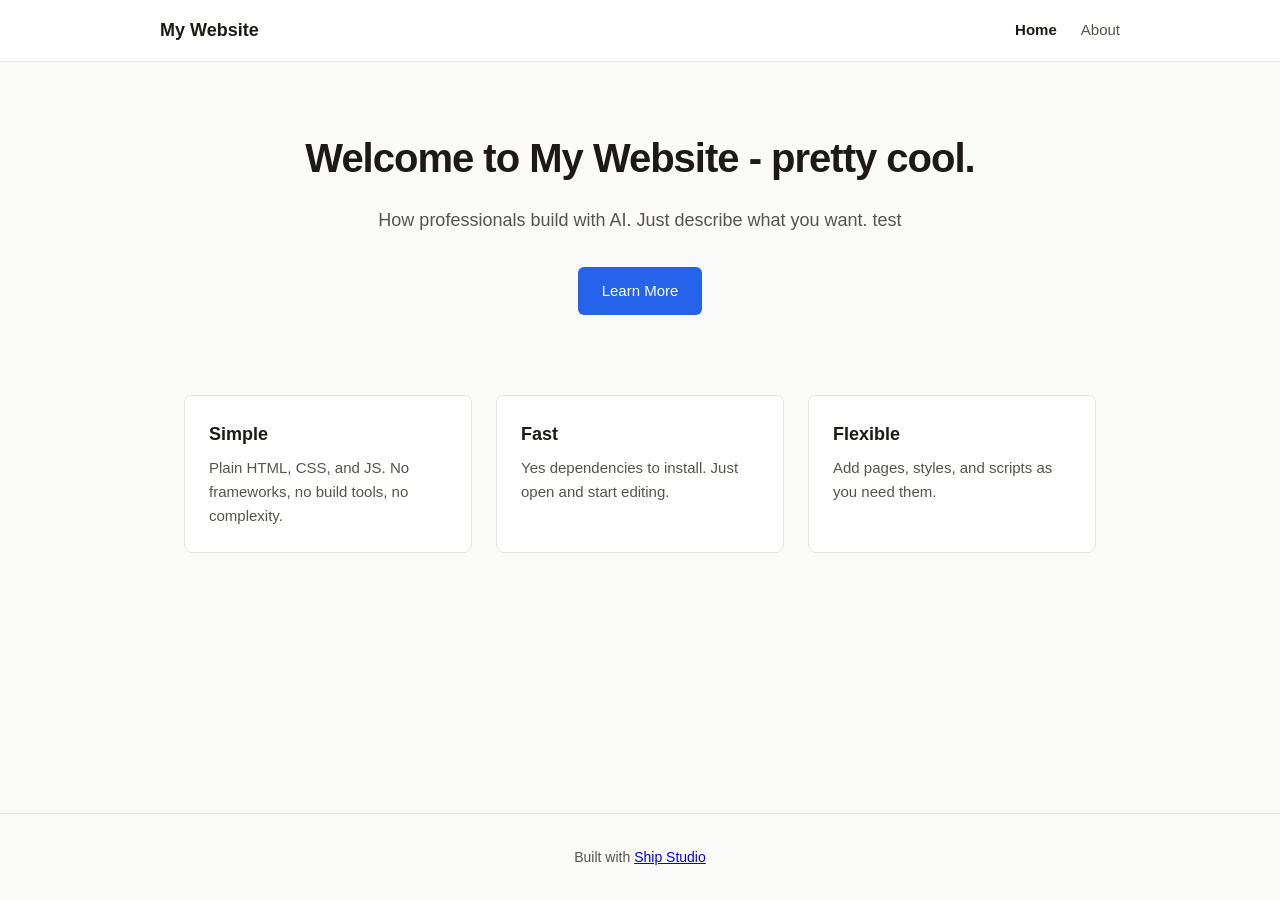
==== index.html @ 9f20ba6a "Apply client edit: Changed the h1 text from "Welcome to My Website - test - test -test -est -ets t-t" ====
<!DOCTYPE html>
<html lang="en">
<head>
  <meta charset="UTF-8">
  <meta name="viewport" content="width=device-width, initial-scale=1.0">
  <meta name="description" content="Super test">
  <meta name="keywords" content="happy">
  <meta name="robots" content="robots.txt">
  <meta property="og:title" content="OG title hi">
  <meta property="og:description" content="OG descirption ho">
  <meta property="og:image" content="https://www.memberstack.com/images/og/home.png">
  <meta property="og:url" content="https://www.memberstack.com">
  <meta property="og:type" content="tupe?">
  <meta name="twitter:card" content="witter card">
  <meta name="twitter:title" content="twitter tile">
  <meta name="twitter:description" content="Twitter sucks - descriptively">
  <meta name="twitter:image" content="https://www.memberstack.com/images/og/home.png">
  <title>My Website - Wooohooo!</title>
  <link rel="canonical" href="https://www.memberstack.com">
  <link rel="stylesheet" href="styles.css">
  <script
    src="https://ship-studio-marketing-git-tyler-inline-editor-memberstack.vercel.app/inline-editor.js"
    data-studio-id="proj_o6717vv96l7i"
    defer
  ></script>
</head>
<body>
  <nav>
    <div class="nav-container">
      <a href="/" class="logo">My Website</a>
      <div class="nav-links">
        <a href="/">Home</a>
        <a href="/about.html">About</a>
      </div>
    </div>
  </nav>

  <main>
    <section class="hero">
      <h1>Welcome to My Website - pretty cool. </h1>
      <p>How professionals build with AI. Just describe what you want. test</p>
      <a href="/about.html" class="button">Learn More</a>
    </section>

    <section class="features">
      <div class="feature">
        <h3>Simple</h3>
        <p>Plain HTML, CSS, and JS. No frameworks, no build tools, no complexity.</p>
      </div>
      <div class="feature">
        <h3>Fast</h3>
        <p>Yes dependencies to install. Just open and start editing.</p>
      </div>
      <div class="feature">
        <h3>Flexible</h3>
        <p>Add pages, styles, and scripts as you need them.</p>
      </div>
    </section>
  </main>

  <footer>
    <p>Built with <a href="https://www.ship.studio/">Ship Studio</a></p>
  </footer>

  <script src="script.js"></script>
</body>
</html>
---- styles.css ----
/* Reset & Base */
*,
*::before,
*::after {
  margin: 0;
  padding: 0;
  box-sizing: border-box;
}

:root {
  --color-bg: #fafaf9;
  --color-text: #1c1917;
  --color-text-muted: #57534e;
  --color-accent: #2563eb;
  --color-accent-hover: #1d4ed8;
  --color-border: #e7e5e4;
  --color-surface: #ffffff;
  --font-sans: -apple-system, BlinkMacSystemFont, "Segoe UI", Roboto, sans-serif;
  --max-width: 960px;
}

body {
  font-family: var(--font-sans);
  background: var(--color-bg);
  color: var(--color-text);
  line-height: 1.6;
  min-height: 100vh;
  display: flex;
  flex-direction: column;
}

/* Navigation */
nav {
  background: var(--color-surface);
  border-bottom: 1px solid var(--color-border);
  padding: 1rem 1.5rem;
}

.nav-container {
  max-width: var(--max-width);
  margin: 0 auto;
  display: flex;
  align-items: center;
  justify-content: space-between;
}

.logo {
  font-weight: 700;
  font-size: 1.125rem;
  color: var(--color-text);
  text-decoration: none;
}

.nav-links {
  display: flex;
  gap: 1.5rem;
}

.nav-links a {
  color: var(--color-text-muted);
  text-decoration: none;
  font-size: 0.9375rem;
  transition: color 0.2s;
}

.nav-links a:hover {
  color: var(--color-text);
}

/* Main Content */
main {
  flex: 1;
  max-width: var(--max-width);
  margin: 0 auto;
  padding: 0 1.5rem;
  width: 100%;
}

/* Hero Section */
.hero {
  padding: 4rem 0 3rem;
  text-align: center;
}

.hero h1 {
  font-size: 2.5rem;
  font-weight: 700;
  letter-spacing: -0.025em;
  margin-bottom: 1rem;
}

.hero p {
  font-size: 1.125rem;
  color: var(--color-text-muted);
  max-width: 560px;
  margin: 0 auto 2rem;
}

/* Button */
.button {
  display: inline-block;
  background: var(--color-accent);
  color: #fff;
  padding: 0.75rem 1.5rem;
  border-radius: 6px;
  text-decoration: none;
  font-weight: 500;
  font-size: 0.9375rem;
  transition: background 0.2s;
}

.button:hover {
  background: var(--color-accent-hover);
}

/* Features Grid */
.features {
  display: grid;
  grid-template-columns: repeat(auto-fit, minmax(240px, 1fr));
  gap: 1.5rem;
  padding: 2rem 0 4rem;
}

.feature {
  background: var(--color-surface);
  border: 1px solid var(--color-border);
  border-radius: 8px;
  padding: 1.5rem;
}

.feature h3 {
  font-size: 1.125rem;
  font-weight: 600;
  margin-bottom: 0.5rem;
}

.feature p {
  color: var(--color-text-muted);
  font-size: 0.9375rem;
}

/* Content Section */
.content {
  padding: 0 0 4rem;
  max-width: 640px;
}

.content h2 {
  font-size: 1.5rem;
  font-weight: 600;
  margin-bottom: 1rem;
}

.content p {
  color: var(--color-text-muted);
  margin-bottom: 1rem;
}

/* Footer */
footer {
  border-top: 1px solid var(--color-border);
  padding: 2rem 1.5rem;
  text-align: center;
}

footer p {
  color: var(--color-text-muted);
  font-size: 0.875rem;
}

/* Responsive */
@media (max-width: 640px) {
  .hero h1 {
    font-size: 1.75rem;
  }

  .hero p {
    font-size: 1rem;
  }

  .features {
    grid-template-columns: 1fr;
  }
}
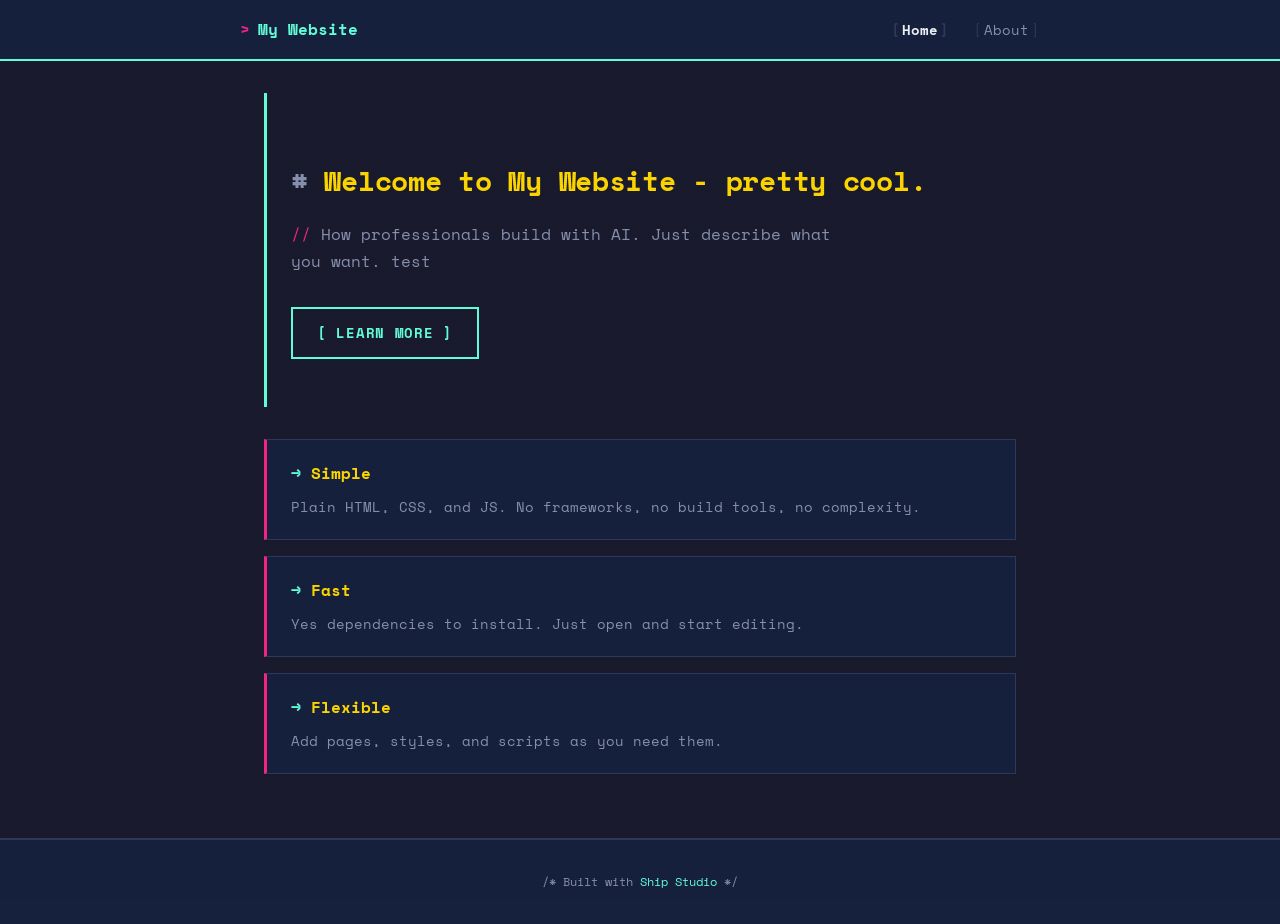
==== commit e473abb5: "Updates from Ship Studio" ====
--- a/index.html
+++ b/index.html
@@ -17,6 +17,9 @@
   <meta name="twitter:image" content="https://www.memberstack.com/images/og/home.png">
   <title>My Website - Wooohooo!</title>
   <link rel="canonical" href="https://www.memberstack.com">
+  <link rel="preconnect" href="https://fonts.googleapis.com">
+  <link rel="preconnect" href="https://fonts.gstatic.com" crossorigin>
+  <link href="https://fonts.googleapis.com/css2?family=Space+Mono:wght@400;700&display=swap" rel="stylesheet">
   <link rel="stylesheet" href="styles.css">
   <script
     src="https://ship-studio-marketing-git-tyler-inline-editor-memberstack.vercel.app/inline-editor.js"
--- a/styles.css
+++ b/styles.css
@@ -8,31 +8,56 @@
 }
 
 :root {
-  --color-bg: #fafaf9;
-  --color-text: #1c1917;
-  --color-text-muted: #57534e;
-  --color-accent: #2563eb;
-  --color-accent-hover: #1d4ed8;
-  --color-border: #e7e5e4;
-  --color-surface: #ffffff;
-  --font-sans: -apple-system, BlinkMacSystemFont, "Segoe UI", Roboto, sans-serif;
-  --max-width: 960px;
+  /* Retro terminal palette */
+  --color-bg: #1a1a2e;
+  --color-surface: #16213e;
+  --color-text: #edf2f4;
+  --color-text-muted: #8892b0;
+  --color-accent: #64ffda;
+  --color-accent-secondary: #f72585;
+  --color-amber: #ffd700;
+  --color-border: #2d3a5a;
+
+  /* Fonts */
+  --font-mono: 'Space Mono', 'Courier New', monospace;
+
+  --max-width: 800px;
 }
 
 body {
-  font-family: var(--font-sans);
+  font-family: var(--font-mono);
   background: var(--color-bg);
   color: var(--color-text);
-  line-height: 1.6;
+  line-height: 1.7;
   min-height: 100vh;
   display: flex;
   flex-direction: column;
 }
 
-/* Navigation */
+/* Scanline effect overlay */
+body::before {
+  content: '';
+  position: fixed;
+  top: 0;
+  left: 0;
+  width: 100%;
+  height: 100%;
+  pointer-events: none;
+  background: repeating-linear-gradient(
+    0deg,
+    rgba(0, 0, 0, 0.1) 0px,
+    rgba(0, 0, 0, 0.1) 1px,
+    transparent 1px,
+    transparent 2px
+  );
+  z-index: 1000;
+  opacity: 0.3;
+}
+
+/* Navigation - styled like a window title bar */
 nav {
   background: var(--color-surface);
-  border-bottom: 1px solid var(--color-border);
+  border-bottom: 2px solid var(--color-accent);
   padding: 1rem 1.5rem;
 }
 
@@ -46,9 +71,22 @@
 
 .logo {
   font-weight: 700;
-  font-size: 1.125rem;
-  color: var(--color-text);
+  font-size: 1rem;
+  color: var(--color-accent);
   text-decoration: none;
+  display: flex;
+  align-items: center;
+  gap: 0.5rem;
+}
+
+.logo::before {
+  content: '>';
+  color: var(--color-accent-secondary);
+  animation: blink 1s step-end infinite;
+}
+
+@keyframes blink {
+  50% { opacity: 0; }
 }
 
 .nav-links {
@@ -59,12 +97,30 @@
 .nav-links a {
   color: var(--color-text-muted);
   text-decoration: none;
-  font-size: 0.9375rem;
+  font-size: 0.875rem;
   transition: color 0.2s;
+  position: relative;
+}
+
+.nav-links a::before {
+  content: '[';
+  color: var(--color-border);
+  margin-right: 2px;
+}
+
+.nav-links a::after {
+  content: ']';
+  color: var(--color-border);
+  margin-left: 2px;
 }
 
 .nav-links a:hover {
-  color: var(--color-text);
+  color: var(--color-accent);
+}
+
+.nav-links a:hover::before,
+.nav-links a:hover::after {
+  color: var(--color-accent);
 }
 
 /* Main Content */
@@ -76,67 +132,110 @@
   width: 100%;
 }
 
-/* Hero Section */
+/* Hero Section - like a terminal welcome */
 .hero {
   padding: 4rem 0 3rem;
-  text-align: center;
+  text-align: left;
+  border-left: 3px solid var(--color-accent);
+  padding-left: 1.5rem;
+  margin-top: 2rem;
 }
 
 .hero h1 {
-  font-size: 2.5rem;
-  font-weight: 700;
-  letter-spacing: -0.025em;
+  font-size: 1.75rem;
+  font-weight: 700;
+  letter-spacing: -0.01em;
   margin-bottom: 1rem;
+  color: var(--color-amber);
+}
+
+.hero h1::before {
+  content: '# ';
+  color: var(--color-text-muted);
 }
 
 .hero p {
-  font-size: 1.125rem;
+  font-size: 1rem;
   color: var(--color-text-muted);
   max-width: 560px;
-  margin: 0 auto 2rem;
-}
-
-/* Button */
+  margin-bottom: 2rem;
+}
+
+.hero p::before {
+  content: '// ';
+  color: var(--color-accent-secondary);
+}
+
+/* Button - retro style */
 .button {
   display: inline-block;
+  background: transparent;
+  color: var(--color-accent);
+  padding: 0.75rem 1.5rem;
+  border: 2px solid var(--color-accent);
+  text-decoration: none;
+  font-weight: 700;
+  font-size: 0.875rem;
+  font-family: var(--font-mono);
+  transition: all 0.2s;
+  text-transform: uppercase;
+  letter-spacing: 0.05em;
+}
+
+.button::before {
+  content: '[ ';
+}
+
+.button::after {
+  content: ' ]';
+}
+
+.button:hover {
   background: var(--color-accent);
-  color: #fff;
-  padding: 0.75rem 1.5rem;
-  border-radius: 6px;
-  text-decoration: none;
-  font-weight: 500;
-  font-size: 0.9375rem;
-  transition: background 0.2s;
-}
-
-.button:hover {
-  background: var(--color-accent-hover);
-}
-
-/* Features Grid */
+  color: var(--color-bg);
+  box-shadow: 0 0 20px rgba(100, 255, 218, 0.3);
+}
+
+/* Features Grid - like code blocks */
 .features {
   display: grid;
-  grid-template-columns: repeat(auto-fit, minmax(240px, 1fr));
-  gap: 1.5rem;
+  grid-template-columns: 1fr;
+  gap: 1rem;
   padding: 2rem 0 4rem;
 }
 
 .feature {
   background: var(--color-surface);
   border: 1px solid var(--color-border);
-  border-radius: 8px;
-  padding: 1.5rem;
+  border-left: 3px solid var(--color-accent-secondary);
+  padding: 1.25rem 1.5rem;
+  position: relative;
+}
+
+.feature::before {
+  content: attr(data-line);
+  position: absolute;
+  left: -2.5rem;
+  color: var(--color-text-muted);
+  font-size: 0.75rem;
+  opacity: 0.5;
 }
 
 .feature h3 {
-  font-size: 1.125rem;
-  font-weight: 600;
+  font-size: 1rem;
+  font-weight: 700;
   margin-bottom: 0.5rem;
+  color: var(--color-amber);
+}
+
+.feature h3::before {
+  content: '→ ';
+  color: var(--color-accent);
 }
 
 .feature p {
   color: var(--color-text-muted);
-  font-size: 0.9375rem;
+  font-size: 0.875rem;
 }
 
 /* Content Section */
@@ -146,9 +245,15 @@
 }
 
 .content h2 {
-  font-size: 1.5rem;
-  font-weight: 600;
+  font-size: 1.25rem;
+  font-weight: 700;
   margin-bottom: 1rem;
+  color: var(--color-amber);
+}
+
+.content h2::before {
+  content: '## ';
+  color: var(--color-text-muted);
 }
 
 .content p {
@@ -158,27 +263,67 @@
 
 /* Footer */
 footer {
-  border-top: 1px solid var(--color-border);
+  border-top: 2px solid var(--color-border);
   padding: 2rem 1.5rem;
   text-align: center;
+  background: var(--color-surface);
 }
 
 footer p {
   color: var(--color-text-muted);
-  font-size: 0.875rem;
+  font-size: 0.75rem;
+}
+
+footer a {
+  color: var(--color-accent);
+  text-decoration: none;
+}
+
+footer a:hover {
+  text-decoration: underline;
+}
+
+footer p::before {
+  content: '/* ';
+  color: var(--color-text-muted);
+}
+
+footer p::after {
+  content: ' */';
+  color: var(--color-text-muted);
+}
+
+/* ASCII decoration */
+.ascii-art {
+  color: var(--color-accent);
+  font-size: 0.625rem;
+  line-height: 1.2;
+  opacity: 0.6;
+  white-space: pre;
+  margin: 2rem 0;
+}
+
+/* Selection styling */
+::selection {
+  background: var(--color-accent);
+  color: var(--color-bg);
 }
 
 /* Responsive */
 @media (max-width: 640px) {
   .hero h1 {
-    font-size: 1.75rem;
+    font-size: 1.25rem;
   }
 
   .hero p {
-    font-size: 1rem;
+    font-size: 0.875rem;
   }
 
   .features {
     grid-template-columns: 1fr;
   }
-}
+
+  .feature::before {
+    display: none;
+  }
+}
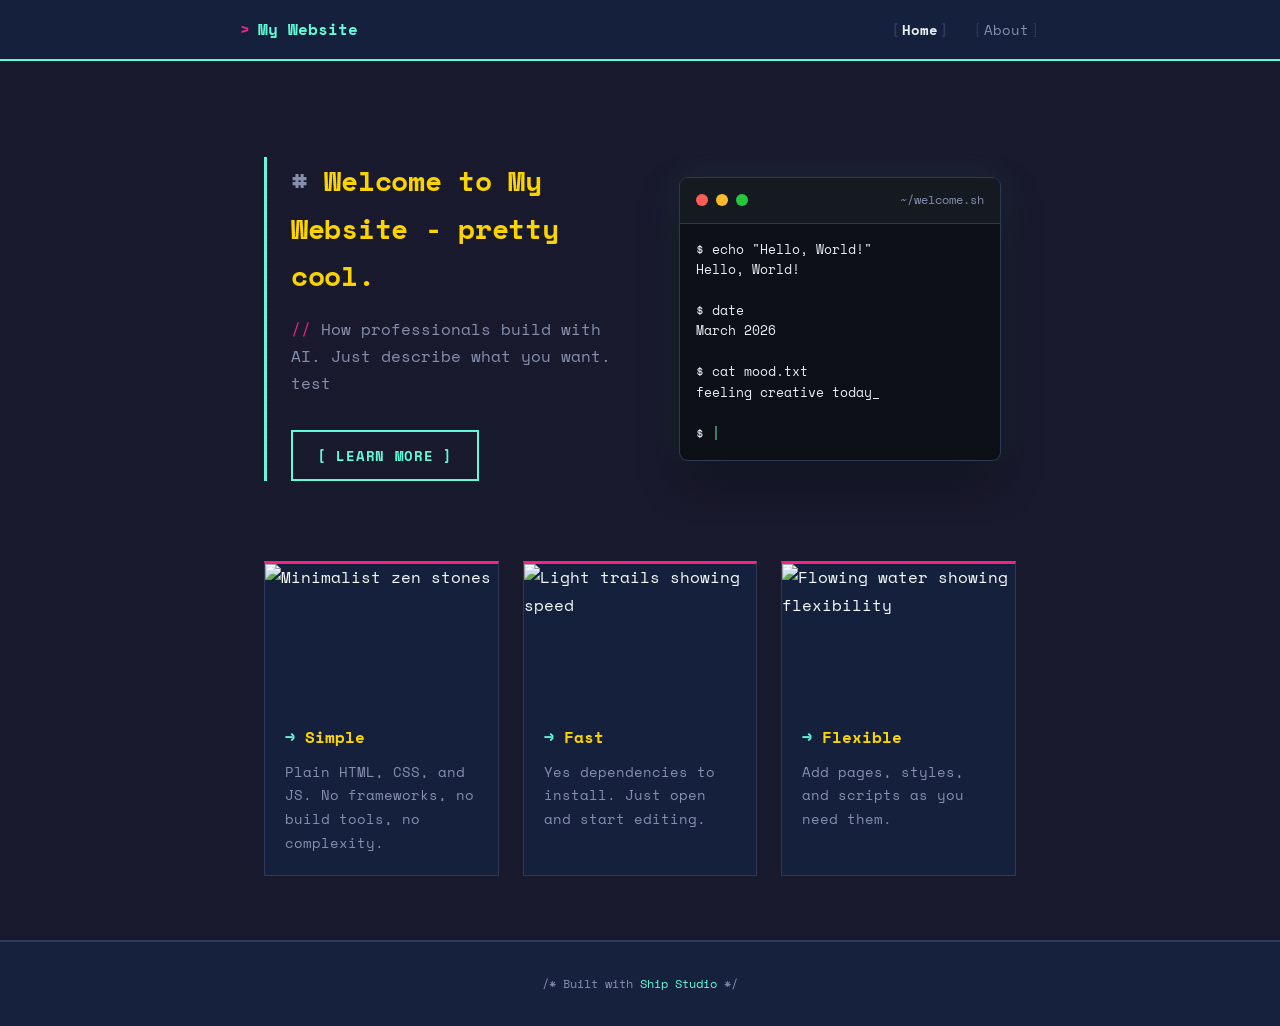
==== commit 212c2826: "Updates from Ship Studio" ====
--- a/index.html
+++ b/index.html
@@ -40,21 +40,49 @@
 
   <main>
     <section class="hero">
-      <h1>Welcome to My Website - pretty cool. </h1>
-      <p>How professionals build with AI. Just describe what you want. test</p>
-      <a href="/about.html" class="button">Learn More</a>
+      <div class="hero-content">
+        <h1>Welcome to My Website - pretty cool. </h1>
+        <p>How professionals build with AI. Just describe what you want. test</p>
+        <a href="/about.html" class="button">Learn More</a>
+      </div>
+      <div class="hero-image">
+        <div class="terminal-window">
+          <div class="terminal-header">
+            <span class="terminal-dot red"></span>
+            <span class="terminal-dot yellow"></span>
+            <span class="terminal-dot green"></span>
+            <span class="terminal-title">~/welcome.sh</span>
+          </div>
+          <div class="terminal-body">
+            <pre>
+$ echo "Hello, World!"
+Hello, World!
+
+$ date
+March 2026
+
+$ cat mood.txt
+feeling creative today_
+
+$ <span class="cursor">|</span></pre>
+          </div>
+        </div>
+      </div>
     </section>
 
     <section class="features">
       <div class="feature">
+        <img src="https://images.unsplash.com/photo-1507003211169-0a1dd7228f2d?w=400&h=250&fit=crop" alt="Minimalist zen stones" class="feature-image">
         <h3>Simple</h3>
         <p>Plain HTML, CSS, and JS. No frameworks, no build tools, no complexity.</p>
       </div>
       <div class="feature">
+        <img src="https://images.unsplash.com/photo-1558618666-fcd25c85cd64?w=400&h=250&fit=crop" alt="Light trails showing speed" class="feature-image">
         <h3>Fast</h3>
         <p>Yes dependencies to install. Just open and start editing.</p>
       </div>
       <div class="feature">
+        <img src="https://images.unsplash.com/photo-1550684848-fac1c5b4e853?w=400&h=250&fit=crop" alt="Flowing water showing flexibility" class="feature-image">
         <h3>Flexible</h3>
         <p>Add pages, styles, and scripts as you need them.</p>
       </div>
--- a/styles.css
+++ b/styles.css
@@ -135,10 +135,16 @@
 /* Hero Section - like a terminal welcome */
 .hero {
   padding: 4rem 0 3rem;
-  text-align: left;
+  margin-top: 2rem;
+  display: grid;
+  grid-template-columns: 1fr 1fr;
+  gap: 3rem;
+  align-items: center;
+}
+
+.hero-content {
   border-left: 3px solid var(--color-accent);
   padding-left: 1.5rem;
-  margin-top: 2rem;
 }
 
 .hero h1 {
@@ -154,16 +160,77 @@
   color: var(--color-text-muted);
 }
 
-.hero p {
+.hero-content p {
   font-size: 1rem;
   color: var(--color-text-muted);
   max-width: 560px;
   margin-bottom: 2rem;
 }
 
-.hero p::before {
+.hero-content p::before {
   content: '// ';
   color: var(--color-accent-secondary);
+}
+
+/* Terminal Window Graphic */
+.hero-image {
+  display: flex;
+  justify-content: center;
+}
+
+.terminal-window {
+  background: #0d1117;
+  border-radius: 8px;
+  overflow: hidden;
+  box-shadow:
+    0 0 0 1px var(--color-border),
+    0 20px 40px rgba(0, 0, 0, 0.4),
+    0 0 40px rgba(100, 255, 218, 0.1);
+  width: 100%;
+  max-width: 320px;
+}
+
+.terminal-header {
+  background: #161b22;
+  padding: 0.75rem 1rem;
+  display: flex;
+  align-items: center;
+  gap: 0.5rem;
+  border-bottom: 1px solid var(--color-border);
+}
+
+.terminal-dot {
+  width: 12px;
+  height: 12px;
+  border-radius: 50%;
+}
+
+.terminal-dot.red { background: #ff5f56; }
+.terminal-dot.yellow { background: #ffbd2e; }
+.terminal-dot.green { background: #27ca40; }
+
+.terminal-title {
+  margin-left: auto;
+  font-size: 0.75rem;
+  color: var(--color-text-muted);
+}
+
+.terminal-body {
+  padding: 1rem;
+  font-size: 0.8rem;
+  line-height: 1.6;
+}
+
+.terminal-body pre {
+  margin: 0;
+  font-family: var(--font-mono);
+  color: var(--color-text);
+  white-space: pre-wrap;
+}
+
+.terminal-body .cursor {
+  color: var(--color-accent);
+  animation: blink 1s step-end infinite;
 }
 
 /* Button - retro style */
@@ -199,26 +266,37 @@
 /* Features Grid - like code blocks */
 .features {
   display: grid;
-  grid-template-columns: 1fr;
-  gap: 1rem;
+  grid-template-columns: repeat(3, 1fr);
+  gap: 1.5rem;
   padding: 2rem 0 4rem;
 }
 
 .feature {
   background: var(--color-surface);
   border: 1px solid var(--color-border);
-  border-left: 3px solid var(--color-accent-secondary);
-  padding: 1.25rem 1.5rem;
+  border-top: 3px solid var(--color-accent-secondary);
+  padding: 0;
   position: relative;
-}
-
-.feature::before {
-  content: attr(data-line);
-  position: absolute;
-  left: -2.5rem;
-  color: var(--color-text-muted);
-  font-size: 0.75rem;
-  opacity: 0.5;
+  overflow: hidden;
+  transition: transform 0.2s, box-shadow 0.2s;
+}
+
+.feature:hover {
+  transform: translateY(-4px);
+  box-shadow: 0 10px 30px rgba(0, 0, 0, 0.3);
+}
+
+.feature-image {
+  width: 100%;
+  height: 140px;
+  object-fit: cover;
+  display: block;
+  filter: grayscale(30%) contrast(1.1);
+  transition: filter 0.3s;
+}
+
+.feature:hover .feature-image {
+  filter: grayscale(0%) contrast(1);
 }
 
 .feature h3 {
@@ -226,6 +304,7 @@
   font-weight: 700;
   margin-bottom: 0.5rem;
   color: var(--color-amber);
+  padding: 1.25rem 1.25rem 0;
 }
 
 .feature h3::before {
@@ -235,6 +314,7 @@
 
 .feature p {
   color: var(--color-text-muted);
+  padding: 0 1.25rem 1.25rem;
   font-size: 0.875rem;
 }
 
@@ -311,11 +391,20 @@
 
 /* Responsive */
 @media (max-width: 640px) {
+  .hero {
+    grid-template-columns: 1fr;
+    gap: 2rem;
+  }
+
+  .hero-image {
+    order: -1;
+  }
+
   .hero h1 {
     font-size: 1.25rem;
   }
 
-  .hero p {
+  .hero-content p {
     font-size: 0.875rem;
   }
 
@@ -326,4 +415,8 @@
   .feature::before {
     display: none;
   }
-}
+
+  .terminal-window {
+    max-width: 280px;
+  }
+}
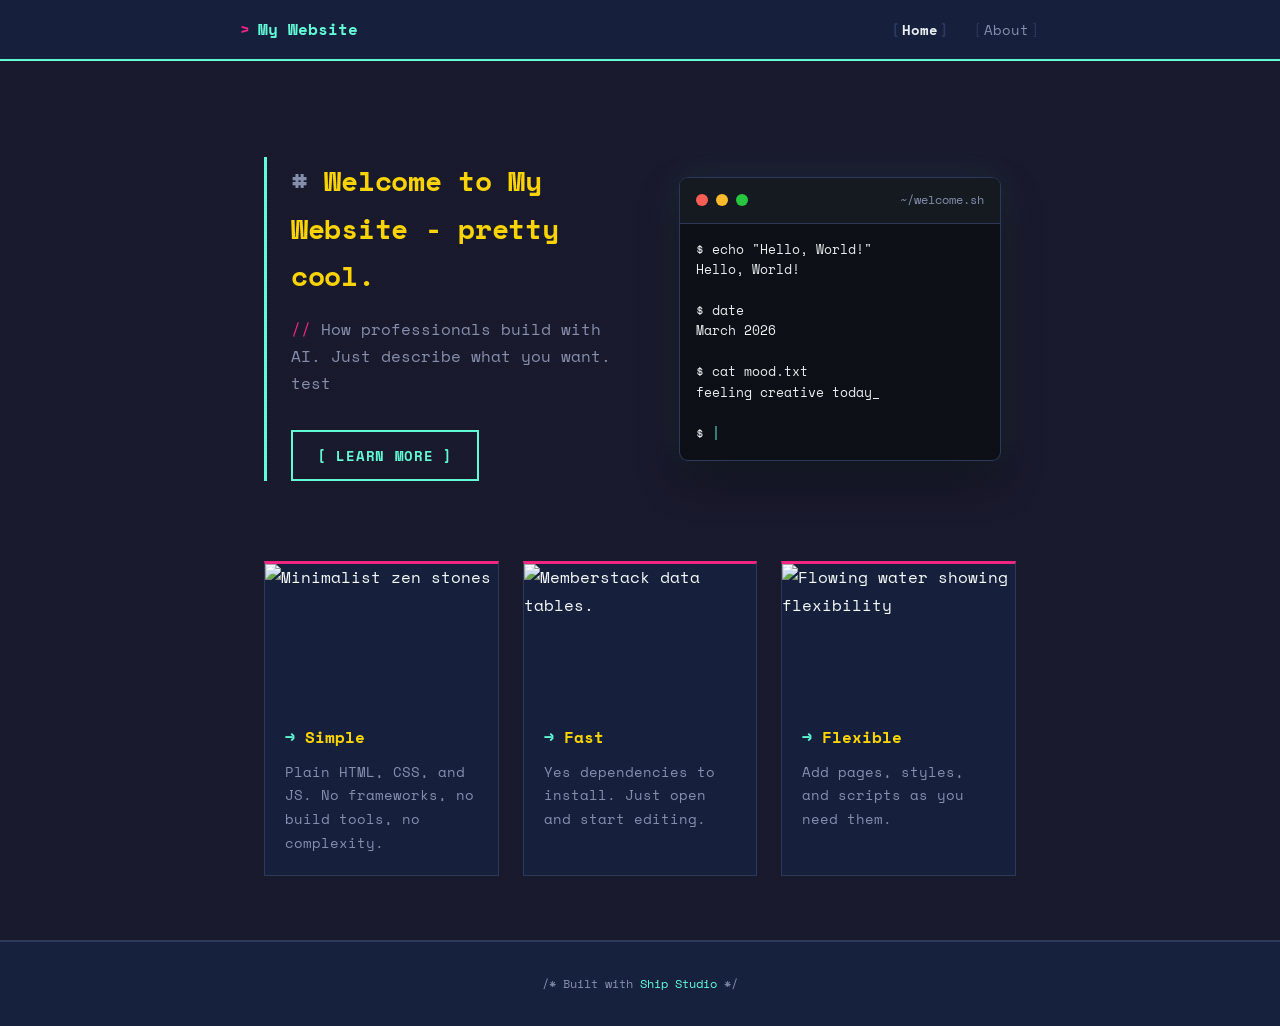
==== commit c3688875: "Apply client edit: Updated the feature image src from an Unsplash URL to a local path and changed th" ====
--- a/index.html
+++ b/index.html
@@ -77,7 +77,7 @@
         <p>Plain HTML, CSS, and JS. No frameworks, no build tools, no complexity.</p>
       </div>
       <div class="feature">
-        <img src="https://images.unsplash.com/photo-1558618666-fcd25c85cd64?w=400&h=250&fit=crop" alt="Light trails showing speed" class="feature-image">
+        <img src="/images/Screenshot_2026-03-16_at_7.54.14_AM.jpg" alt="Memberstack data tables. " class="feature-image">
         <h3>Fast</h3>
         <p>Yes dependencies to install. Just open and start editing.</p>
       </div>
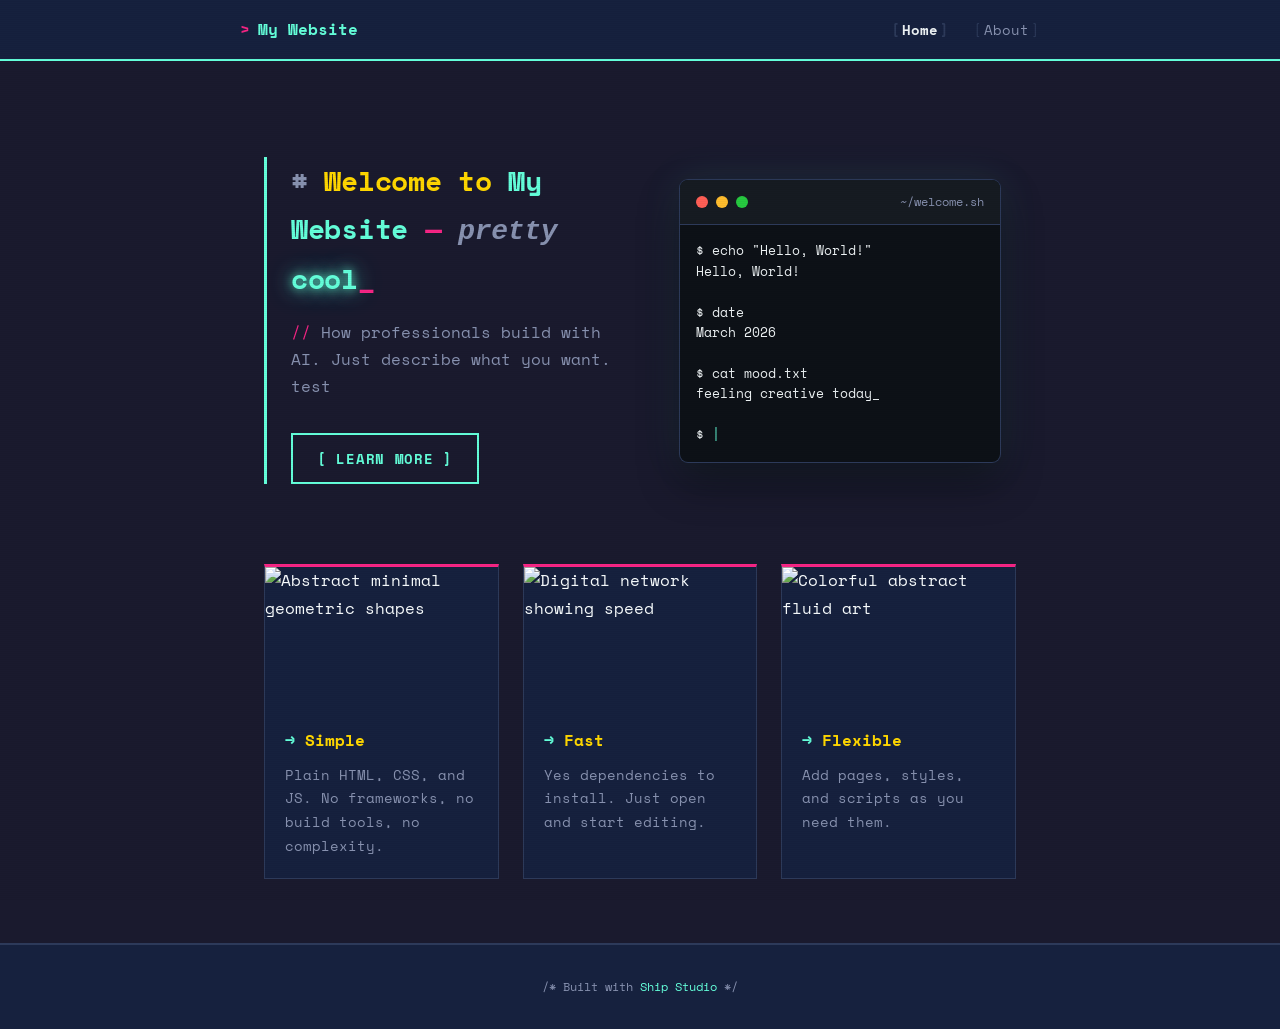
==== commit 607f7c24: "Updates from Ship Studio" ====
--- a/index.html
+++ b/index.html
@@ -41,7 +41,7 @@
   <main>
     <section class="hero">
       <div class="hero-content">
-        <h1>Welcome to My Website - pretty cool. </h1>
+        <h1>Welcome to <strong>My Website</strong> <span class="dash">—</span> <em>pretty</em> <span class="glow">cool</span><span class="blink">_</span></h1>
         <p>How professionals build with AI. Just describe what you want. test</p>
         <a href="/about.html" class="button">Learn More</a>
       </div>
@@ -72,17 +72,17 @@
 
     <section class="features">
       <div class="feature">
-        <img src="https://images.unsplash.com/photo-1507003211169-0a1dd7228f2d?w=400&h=250&fit=crop" alt="Minimalist zen stones" class="feature-image">
+        <img src="https://images.unsplash.com/photo-1618005182384-a83a8bd57fbe?w=400&h=250&fit=crop" alt="Abstract minimal geometric shapes" class="feature-image">
         <h3>Simple</h3>
         <p>Plain HTML, CSS, and JS. No frameworks, no build tools, no complexity.</p>
       </div>
       <div class="feature">
-        <img src="/images/Screenshot_2026-03-16_at_7.54.14_AM.jpg" alt="Memberstack data tables. " class="feature-image">
+        <img src="https://images.unsplash.com/photo-1451187580459-43490279c0fa?w=400&h=250&fit=crop" alt="Digital network showing speed" class="feature-image">
         <h3>Fast</h3>
         <p>Yes dependencies to install. Just open and start editing.</p>
       </div>
       <div class="feature">
-        <img src="https://images.unsplash.com/photo-1550684848-fac1c5b4e853?w=400&h=250&fit=crop" alt="Flowing water showing flexibility" class="feature-image">
+        <img src="https://images.unsplash.com/photo-1557672172-298e090bd0f1?w=400&h=250&fit=crop" alt="Colorful abstract fluid art" class="feature-image">
         <h3>Flexible</h3>
         <p>Add pages, styles, and scripts as you need them.</p>
       </div>
--- a/styles.css
+++ b/styles.css
@@ -160,6 +160,49 @@
   color: var(--color-text-muted);
 }
 
+.hero h1 strong {
+  color: var(--color-accent);
+  font-weight: 700;
+}
+
+.hero h1 em {
+  font-style: italic;
+  color: var(--color-text-muted);
+}
+
+.hero h1 .dash {
+  color: var(--color-accent-secondary);
+}
+
+.hero h1 .glow {
+  color: var(--color-accent);
+  text-shadow:
+    0 0 10px rgba(100, 255, 218, 0.8),
+    0 0 20px rgba(100, 255, 218, 0.6),
+    0 0 30px rgba(100, 255, 218, 0.4);
+  animation: pulse-glow 2s ease-in-out infinite;
+}
+
+@keyframes pulse-glow {
+  0%, 100% {
+    text-shadow:
+      0 0 10px rgba(100, 255, 218, 0.8),
+      0 0 20px rgba(100, 255, 218, 0.6),
+      0 0 30px rgba(100, 255, 218, 0.4);
+  }
+  50% {
+    text-shadow:
+      0 0 20px rgba(100, 255, 218, 1),
+      0 0 40px rgba(100, 255, 218, 0.8),
+      0 0 60px rgba(100, 255, 218, 0.6);
+  }
+}
+
+.hero h1 .blink {
+  color: var(--color-accent-secondary);
+  animation: blink 1s step-end infinite;
+}
+
 .hero-content p {
   font-size: 1rem;
   color: var(--color-text-muted);
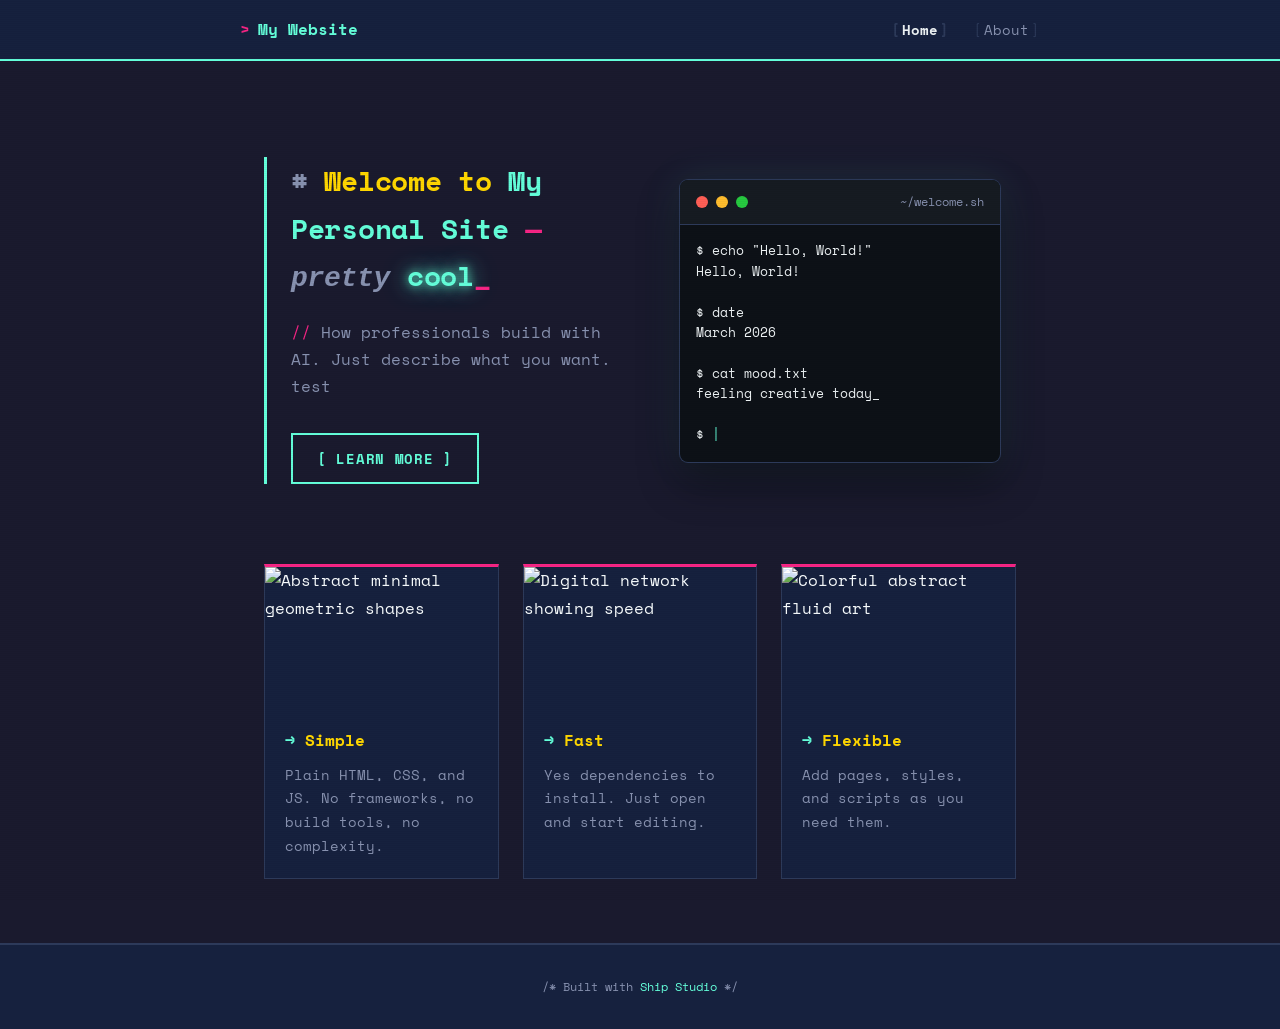
==== commit a7ea3402: "Apply client edit: Changed "My Website" to "My Personal Site" in the hero section heading while pres" ====
--- a/index.html
+++ b/index.html
@@ -41,7 +41,7 @@
   <main>
     <section class="hero">
       <div class="hero-content">
-        <h1>Welcome to <strong>My Website</strong> <span class="dash">—</span> <em>pretty</em> <span class="glow">cool</span><span class="blink">_</span></h1>
+        <h1>Welcome to <strong>My Personal Site</strong> <span class="dash">—</span> <em>pretty</em> <span class="glow">cool</span><span class="blink">_</span></h1>
         <p>How professionals build with AI. Just describe what you want. test</p>
         <a href="/about.html" class="button">Learn More</a>
       </div>
